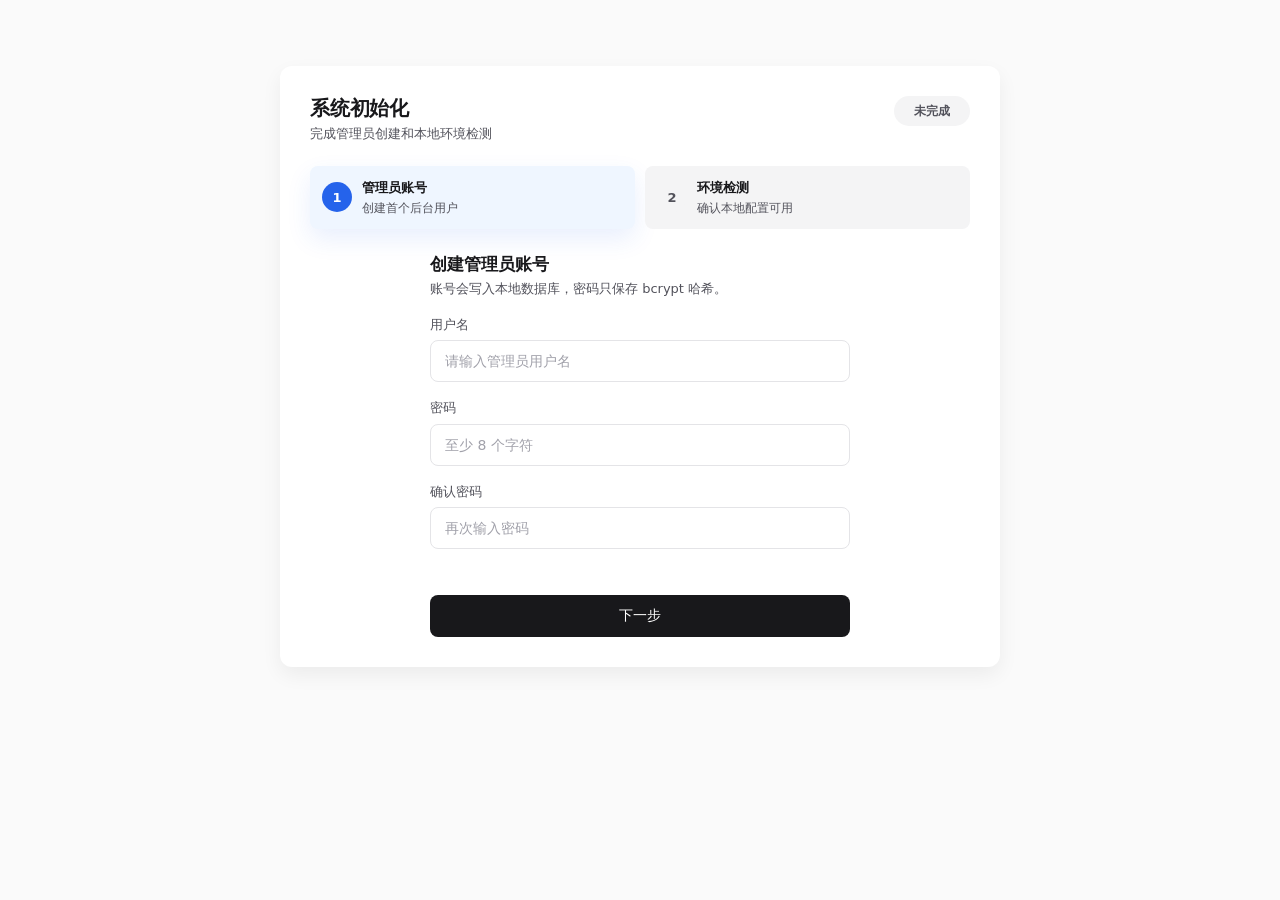
==== static/setup.html @ 3957238e "Disable mobile page zoom" ====
<!DOCTYPE html>
<html lang="zh-CN">
<head>
  <meta charset="UTF-8">
  <meta name="viewport" content="width=device-width, initial-scale=1, minimum-scale=1, maximum-scale=1, user-scalable=no, viewport-fit=cover">
  <title>KiroClaim 初始化管理员</title>
  <link rel="icon" type="image/svg+xml" href="/static/favicon.svg">
  <link rel="alternate icon" href="/static/favicon.ico">
  <link rel="apple-touch-icon" href="/static/apple-touch-icon.png">
  <link rel="manifest" href="/static/site.webmanifest">
  <link rel="stylesheet" href="/static/css/main.css">
  <link rel="stylesheet" href="/static/css/responsive.css">
</head>
<body>
  <div id="setupPage" class="login-page setup-page">
    <div class="login-wrap setup-wrap">
      <div class="login-card setup-card">
        <div class="setup-title-row">
          <div>
            <h1 class="login-title setup-title">系统初始化</h1>
            <div class="setup-subtitle">完成管理员创建和本地环境检测</div>
          </div>
          <div class="setup-state-pill" id="setupStatePill">未完成</div>
        </div>

        <div class="setup-steps">
          <div class="setup-step active" id="stepAdmin">
            <span>1</span>
            <div>
              <strong>管理员账号</strong>
              <small>创建首个后台用户</small>
            </div>
          </div>
          <div class="setup-step" id="stepEnv">
            <span>2</span>
            <div>
              <strong>环境检测</strong>
              <small>确认本地配置可用</small>
            </div>
          </div>
        </div>

        <section class="setup-panel active" id="adminStepPanel">
          <div class="setup-panel-head">
            <div>
              <h2>创建管理员账号</h2>
              <p>账号会写入本地数据库，密码只保存 bcrypt 哈希。</p>
            </div>
          </div>
          <div class="login-field">
            <label for="setupUsernameInput">用户名</label>
            <input type="text" id="setupUsernameInput" class="login-input" placeholder="请输入管理员用户名" autocomplete="username" autocapitalize="off" autocorrect="off" spellcheck="false">
          </div>
          <div class="login-field">
            <label for="setupPasswordInput">密码</label>
            <input type="password" id="setupPasswordInput" class="login-input" placeholder="至少 8 个字符" autocomplete="new-password">
          </div>
          <div class="login-field">
            <label for="setupPasswordConfirmInput">确认密码</label>
            <input type="password" id="setupPasswordConfirmInput" class="login-input" placeholder="再次输入密码" autocomplete="new-password">
          </div>
          <div id="setupError" class="login-error"></div>
          <div class="setup-actions">
            <button type="button" id="nextSetupBtn" class="login-btn">下一步</button>
          </div>
        </section>

        <section class="setup-panel" id="envStepPanel" hidden>
          <div class="setup-panel-head">
            <div>
              <h2>本地环境检测</h2>
              <p>检测通过后才能完成初始化。</p>
            </div>
            <button type="button" id="setupCheckBtn" class="setup-check-btn">重新检测</button>
          </div>

          <div id="setupChecksBody" class="setup-checks-body">
            <section class="setup-check-panel pending">
              <div class="setup-check-panel-head">
                <div class="setup-check-panel-title">
                  <span class="setup-check-panel-icon">
                    <svg viewBox="0 0 24 24"><rect x="4" y="5" width="16" height="6" rx="2"></rect><rect x="4" y="13" width="16" height="6" rx="2"></rect><path d="M8 8h.01M8 16h.01M12 8h4M12 16h4"></path></svg>
                  </span>
                  <div><strong>等待检测</strong><small>进入此步骤后会自动开始检测</small></div>
                </div>
                <span class="setup-check-summary">未检测</span>
              </div>
            </section>
          </div>

          <div id="setupEnvError" class="login-error setup-env-error"></div>
          <div class="setup-actions split">
            <button type="button" id="backSetupBtn" class="setup-icon-btn" aria-label="返回上一步" title="返回上一步">
              <svg viewBox="0 0 24 24" aria-hidden="true">
                <path d="M15 18l-6-6 6-6"></path>
              </svg>
            </button>
            <button type="button" id="setupBtn" class="login-btn" disabled>创建并进入后台</button>
          </div>
        </section>
      </div>
    </div>
  </div>
  <script src="/static/js/setup.js"></script>
</body>
</html>
---- static/css/main.css ----
@font-face {
    font-family: "Fusion Pixel";
    src: url("/static/font/fusion-pixel.ttf") format("truetype");
    font-display: swap;
}

:root {
    /* 颜色 · 中性 */
    --bg-page: #fafafa;
    --bg-surface: #ffffff;
    --bg-subtle: #f4f4f5;
    --bg-hover: #f4f4f5;

    /* 边框 */
    --border: #e4e4e7;
    --border-hover: #d4d4d8;
    --border-strong: #a1a1aa;

    /* 文本 */
    --text-main: #18181b;
    --text-secondary: #3f3f46;
    --text-muted: #52525b;
    --text-subtle: #71717a;
    --text-disabled: #a1a1aa;

    /* 强调色：近黑，与登录按钮一致 */
    --primary: #18181b;
    --primary-hover: #27272a;
    --primary-active: #09090b;

    /* 语义色 */
    --danger: #dc2626;
    --danger-bg: #fef2f2;
    --danger-border: #fecaca;
    --success: #16a34a;
    --success-bg: #f0fdf4;
    --warning: #d97706;
    --warning-bg: #fffbeb;

    /* 形状 */
    --radius-sm: 6px;
    --radius: 8px;
    --radius-lg: 12px;

    /* 阴影（很薄） */
    --shadow-sm: 0 2px 6px rgba(0, 0, 0, 0.04);
    --shadow-md: 0 8px 20px rgba(0, 0, 0, 0.06);
    --shadow-lg: 0 20px 40px rgba(0, 0, 0, 0.10);

    /* 动效 */
    --ease: cubic-bezier(0.16, 1, 0.3, 1);
    --transition: all 0.18s var(--ease);

    /* 布局 */
    --sidebar-width: 240px;
    --sidebar-collapsed-width: 68px;

}

* {
    margin: 0;
    padding: 0;
    box-sizing: border-box;
    -webkit-font-smoothing: antialiased;
    -moz-osx-font-smoothing: grayscale;
}

html, body {
    height: 100%;
    -webkit-text-size-adjust: 100%;
    text-size-adjust: 100%;
}

body {
    font-family: "Fusion Pixel", -apple-system, BlinkMacSystemFont, "Inter", "Helvetica Neue",
                 "PingFang SC", "Microsoft YaHei", system-ui, sans-serif;
    background-color: var(--bg-page);
    color: var(--text-main);
    line-height: 1.5;
    overflow-x: hidden;
    font-size: 14px;
}

::selection {
    background: rgba(24, 24, 27, 0.14);
    color: var(--primary-active);
}

.login-page {
    position: fixed;
    inset: 0;
    z-index: 2000;
    display: flex;
    align-items: center;
    justify-content: center;
    padding: max(24px, env(safe-area-inset-top))
             max(24px, env(safe-area-inset-right))
             max(24px, env(safe-area-inset-bottom))
             max(24px, env(safe-area-inset-left));
    background: var(--bg-page);
    color: var(--text-main);
    overflow: hidden;
    overscroll-behavior: none;
}

.login-wrap {
    width: 100%;
    max-width: 380px;
}

.login-card {
    background: var(--bg-surface);
    border: 1px solid var(--border);
    border-radius: var(--radius-lg);
    padding: 36px 32px 32px;
    display: flex;
    flex-direction: column;
    gap: 18px;
    box-shadow: none;
}

.login-title {
    margin: 0 0 6px 0;
    font-size: 20px;
    font-weight: 600;
    letter-spacing: -0.01em;
    color: var(--text-main);
    line-height: 1.2;
}

.login-field {
    display: flex;
    flex-direction: column;
    gap: 6px;
}

.login-field label {
    font-size: 13px;
    font-weight: 500;
    color: var(--text-muted);
}

.login-input {
    width: 100%;
    height: 42px;
    padding: 0 14px;
    background: var(--bg-surface);
    color: var(--text-main);
    border: 1px solid var(--border);
    border-radius: var(--radius);
    font-size: 14px;
    font-family: inherit;
    -webkit-appearance: none;
    appearance: none;
    caret-color: var(--text-main);
    transition: border-color 0.2s var(--ease),
                box-shadow 0.2s var(--ease),
                background-color 0.2s var(--ease);
}

.login-input::placeholder {
    color: var(--text-disabled);
    transition: color 0.2s ease;
}

.login-input:hover {
    border-color: var(--border-strong);
}

.login-input:focus {
    outline: none;
    border-color: var(--primary-active);
    box-shadow: 0 0 0 4px rgba(24, 24, 27, 0.08),
                0 1px 2px rgba(0, 0, 0, 0.04);
}

.login-input:focus::placeholder {
    color: #c4c4c8;
}

.login-error {
    min-height: 18px;
    margin: -6px 0 2px;
    font-size: 12px;
    color: var(--danger);
    line-height: 18px;
}

.login-btn {
    width: 100%;
    height: 42px;
    border: none;
    border-radius: var(--radius);
    background: var(--primary);
    color: #fff;
    font-size: 14px;
    font-weight: 500;
    cursor: pointer;
    font-family: inherit;
    margin-top: 2px;
    transition: background-color 0.15s var(--ease), opacity 0.15s var(--ease);
}

.login-btn:hover { background: var(--primary-hover); }
.login-btn:active { background: var(--primary-active); }
.login-btn:disabled { opacity: 0.5; cursor: not-allowed; }

.setup-page {
    align-items: flex-start;
    overflow-y: auto;
}

.setup-wrap {
    max-width: 720px;
    padding: 42px 0;
}

.setup-card {
    gap: 22px;
    padding: 30px;
    border: none;
    box-shadow: var(--shadow-md);
}

.setup-title-row {
    display: flex;
    align-items: flex-start;
    justify-content: space-between;
    gap: 18px;
}

.setup-title {
    margin-bottom: 4px;
}

.setup-subtitle {
    font-size: 13px;
    color: var(--text-muted);
}

.setup-state-pill {
    flex: 0 0 auto;
    min-width: 76px;
    padding: 6px 10px;
    border-radius: 999px;
    background: var(--bg-subtle);
    color: var(--text-muted);
    font-size: 12px;
    font-weight: 600;
    text-align: center;
}

.setup-state-pill.ok {
    background: var(--success-bg);
    color: var(--success);
}

.setup-state-pill.fail {
    background: var(--danger-bg);
    color: var(--danger);
}

.setup-steps {
    display: grid;
    grid-template-columns: 1fr 1fr;
    gap: 10px;
}

.setup-step {
    display: grid;
    grid-template-columns: 30px 1fr;
    gap: 10px;
    align-items: center;
    padding: 12px;
    border-radius: var(--radius);
    background: #f4f4f5;
    border: none;
}

.setup-step span {
    width: 30px;
    height: 30px;
    display: inline-flex;
    align-items: center;
    justify-content: center;
    border-radius: 999px;
    background: var(--bg-subtle);
    color: var(--text-muted);
    font-size: 13px;
    font-weight: 700;
}

.setup-step strong {
    display: block;
    font-size: 13px;
    color: var(--text-main);
}

.setup-step small {
    display: block;
    margin-top: 2px;
    font-size: 12px;
    color: var(--text-muted);
}

.setup-step.active {
    background: #eff6ff;
    box-shadow: 0 10px 24px rgba(37, 99, 235, 0.10);
}

.setup-step.active span {
    background: #2563eb;
    color: #fff;
}

.setup-panel {
    display: none;
    flex-direction: column;
    gap: 16px;
}

.setup-panel.active {
    display: flex;
}

#adminStepPanel {
    width: 100%;
    max-width: 420px;
    margin: 0 auto;
}

.setup-panel-head {
    display: flex;
    align-items: flex-start;
    justify-content: space-between;
    gap: 16px;
    padding-top: 2px;
}

.setup-panel-head h2 {
    margin: 0;
    font-size: 17px;
    line-height: 1.3;
    font-weight: 650;
    color: var(--text-main);
}

.setup-panel-head p {
    margin: 4px 0 0;
    color: var(--text-muted);
    font-size: 13px;
}

.setup-actions {
    display: flex;
    gap: 12px;
    align-items: center;
}

.setup-actions.split {
    justify-content: space-between;
}

.setup-actions .login-btn {
    margin-top: 0;
}

.setup-check-btn {
    flex: 0 0 auto;
    height: 34px;
    padding: 0 16px;
    border: none;
    border-radius: var(--radius);
    background: var(--bg-subtle);
    color: var(--text-secondary);
    font: inherit;
    font-size: 13px;
    font-weight: 500;
    cursor: pointer;
    transition: var(--transition);
}

.setup-check-btn:hover {
    background: #ececef;
    color: var(--text-main);
}

.setup-check-btn:disabled {
    opacity: 0.55;
    cursor: not-allowed;
}

.setup-icon-btn {
    width: 42px;
    height: 42px;
    flex: 0 0 42px;
    display: inline-flex;
    align-items: center;
    justify-content: center;
    border: none;
    border-radius: var(--radius);
    background: #f4f4f5;
    color: var(--text-main);
    cursor: pointer;
    transition: var(--transition);
}

.setup-icon-btn:hover {
    background: #e4e4e7;
}

.setup-icon-btn svg {
    width: 20px;
    height: 20px;
    fill: none;
    stroke: currentColor;
    stroke-width: 2.4;
    stroke-linecap: round;
    stroke-linejoin: round;
}

.setup-checks-body {
    display: flex;
    flex-direction: column;
    gap: 12px;
}

.setup-check-panel {
    padding: 16px;
    border-radius: var(--radius);
    background: #f8fafc;
    box-shadow: 0 12px 28px rgba(15, 23, 42, 0.05);
}

.setup-check-panel-head {
    display: flex;
    align-items: center;
    justify-content: space-between;
    gap: 14px;
    padding-bottom: 14px;
    border-bottom: 1px solid #e4e4e7;
}

.setup-check-panel-title {
    display: flex;
    align-items: center;
    gap: 10px;
    min-width: 0;
}

.setup-check-panel-title strong,
.setup-check-group-head strong {
    display: block;
    font-size: 14px;
    line-height: 1.25;
    color: var(--text-main);
}

.setup-check-panel-title small,
.setup-check-group-head small {
    display: block;
    margin-top: 2px;
    font-size: 12px;
    color: var(--text-muted);
}

.setup-check-panel-icon,
.setup-check-group-icon {
    width: 34px;
    height: 34px;
    flex: 0 0 34px;
    display: inline-flex;
    align-items: center;
    justify-content: center;
    border-radius: 10px;
    background: #fff;
    color: #2563eb;
    box-shadow: 0 6px 14px rgba(15, 23, 42, 0.07);
}

.setup-check-panel-icon svg,
.setup-check-group-icon svg {
    width: 19px;
    height: 19px;
    fill: none;
    stroke: currentColor;
    stroke-width: 2;
    stroke-linecap: round;
    stroke-linejoin: round;
}

.setup-check-summary {
    flex: 0 0 auto;
    display: inline-flex;
    align-items: center;
    justify-content: center;
    min-height: 28px;
    padding: 0 10px;
    border-radius: 999px;
    background: #fff;
    color: var(--text-muted);
    font-size: 12px;
    font-weight: 700;
    white-space: nowrap;
    box-shadow: 0 6px 14px rgba(15, 23, 42, 0.06);
}

.setup-check-panel.ok .setup-check-summary {
    background: #ecfdf5;
    color: #047857;
}

.setup-check-panel.fail .setup-check-summary {
    background: #fef2f2;
    color: var(--danger);
}

.setup-check-panel.pending .setup-check-summary {
    background: #eff6ff;
    color: #2563eb;
}

.setup-check-panel-body {
    display: flex;
    flex-direction: column;
}

.setup-check-group {
    padding: 14px 0;
    border-bottom: 1px solid #ececef;
}

.setup-check-group:last-child {
    padding-bottom: 0;
    border-bottom: none;
}

.setup-check-group-head {
    display: flex;
    align-items: center;
    gap: 10px;
    margin-bottom: 10px;
}

.setup-check-group-icon.icon-mysql {
    color: #f59e0b;
}

.setup-check-group-icon.icon-postgres,
.setup-check-group-icon.icon-sqlite {
    color: #2563eb;
}

.setup-check-list {
    display: flex;
    flex-direction: column;
}

.setup-check-row {
    --check-color: #64748b;
    --check-bg: #f8fafc;
    display: grid;
    grid-template-columns: 30px minmax(120px, 0.52fr) minmax(0, 1fr);
    gap: 12px;
    align-items: center;
    padding: 9px 0;
    border: none;
    border-radius: 0;
    background: transparent;
    box-shadow: none;
    min-height: 0;
}

.setup-check-row + .setup-check-row {
    border-top: 1px solid #f0f0f1;
}

.setup-check-row.check-server_runtime {
    --check-color: #2563eb;
    --check-bg: #eff6ff;
}

.setup-check-row.check-server_cpu {
    --check-color: #16a34a;
    --check-bg: #f0fdf4;
}

.setup-check-row.check-server_port {
    --check-color: #0891b2;
    --check-bg: #ecfeff;
}

.setup-check-row.check-database_type {
    --check-color: #7c3aed;
    --check-bg: #f5f3ff;
}

.setup-check-row.check-database_type.icon-sqlite {
    --check-color: #2563eb;
    --check-bg: #eff6ff;
}

.setup-check-row.check-database_type.icon-mysql {
    --check-color: #f59e0b;
    --check-bg: #fff7ed;
}

.setup-check-row.check-database_type.icon-postgres {
    --check-color: #2563eb;
    --check-bg: #eff6ff;
}

.setup-check-row.check-database_config {
    --check-color: #d97706;
    --check-bg: #fffbeb;
}

.setup-check-row.check-database_connection {
    --check-color: #0891b2;
    --check-bg: #ecfeff;
}

.setup-check-mark {
    width: 30px;
    height: 30px;
    display: inline-flex;
    align-items: center;
    justify-content: center;
    border-radius: 999px;
    background: var(--bg-subtle);
    color: var(--text-disabled);
}

.setup-check-mark::after {
    content: "";
    width: 8px;
    height: 8px;
    border-radius: 999px;
    background: currentColor;
}

.setup-check-row.ok {
    background: transparent;
}

.setup-check-row.ok .setup-check-mark {
    background: #fff;
    color: var(--check-color);
    box-shadow: 0 6px 14px rgba(15, 23, 42, 0.08);
}

.setup-check-row.ok .setup-check-mark::after {
    content: "✓";
    width: auto;
    height: auto;
    background: transparent;
    font-size: 15px;
    font-weight: 800;
}

.setup-check-row.fail {
    background: transparent;
}

.setup-check-row.fail .setup-check-mark {
    background: #fee2e2;
    color: var(--danger);
}

.setup-check-row.fail .setup-check-mark::after {
    content: "!";
    width: auto;
    height: auto;
    background: transparent;
    font-size: 15px;
    font-weight: 800;
}

.setup-check-row.pending .setup-check-mark::after {
    width: 14px;
    height: 14px;
    border: 2px solid #d4d4d8;
    border-top-color: var(--primary);
    background: transparent;
    animation: spin 0.8s linear infinite;
}

.setup-check-label {
    display: flex;
    align-items: center;
    gap: 8px;
    font-size: 13px;
    font-weight: 650;
    color: var(--text-main);
    min-width: 0;
}

.setup-check-logo {
    width: 18px;
    height: 18px;
    flex: 0 0 18px;
    display: inline-flex;
    align-items: center;
    justify-content: center;
    border-radius: 0;
    background: transparent;
    color: var(--check-color);
    box-shadow: none;
}

.setup-check-logo svg {
    width: 16px;
    height: 16px;
    fill: none;
    stroke: currentColor;
    stroke-width: 2;
    stroke-linecap: round;
    stroke-linejoin: round;
}

.setup-check-row.icon-mysql .setup-check-logo {
    background: transparent;
}

.setup-check-row.icon-postgres .setup-check-logo,
.setup-check-row.icon-sqlite .setup-check-logo {
    background: transparent;
}

.setup-check-message {
    font-size: 12px;
    line-height: 1.45;
    color: var(--text-muted);
    min-width: 0;
    overflow-wrap: anywhere;
}

.setup-check-row.fail .setup-check-message {
    color: var(--danger);
}

.setup-env-error {
    margin: -4px 0 0;
}

@media (max-width: 720px) {
    .setup-wrap {
        max-width: 100%;
        padding: 12px 0;
    }

    .setup-card {
        padding: 24px 20px;
    }

    .setup-title-row,
    .setup-panel-head,
    .setup-actions.split {
        flex-direction: column;
        align-items: stretch;
    }

    .setup-steps {
        grid-template-columns: 1fr;
    }

    .setup-check-panel-head {
        align-items: flex-start;
    }

    .setup-check-row {
        grid-template-columns: 30px minmax(0, 1fr);
        align-items: start;
    }

    .setup-check-message {
        grid-column: 2;
    }
}

@media (max-width: 520px) {
    .setup-check-panel {
        padding: 14px;
    }

    .setup-check-panel-head {
        flex-direction: column;
        align-items: stretch;
    }

    .setup-check-summary {
        align-self: flex-start;
    }
}

@keyframes spin {
    to { transform: rotate(360deg); }
}

.app-container {
    display: flex;
    min-height: 100vh;
}

/* 侧边栏 */
.sidebar {
    width: var(--sidebar-width);
    background: var(--bg-surface);
    border-right: none;
    box-shadow: 8px 0 24px rgba(24, 24, 27, 0.05);
    display: flex;
    flex-direction: column;
    position: fixed;
    top: 0;
    left: 0;
    height: 100vh;
    z-index: 100;
    overflow: visible;
    transition: width 0.22s var(--ease), box-shadow 0.22s var(--ease);
}

.sidebar-version {
    width: calc(100% - 24px);
    height: 34px;
    margin: 14px 12px 8px;
    padding: 0 11px;
    display: inline-flex;
    align-items: center;
    justify-content: flex-start;
    gap: 8px;
    border: none;
    border-radius: var(--radius);
    background: #f4f4f5;
    color: var(--text-secondary);
    cursor: pointer;
    font: inherit;
    font-size: 12px;
    font-weight: 700;
    white-space: nowrap;
    overflow: hidden;
    transition: background-color 0.18s var(--ease),
                color 0.18s var(--ease),
                box-shadow 0.18s var(--ease);
}

.sidebar-version:hover {
    background: #ececef;
    color: var(--text-main);
}

.version-dot {
    width: 7px;
    height: 7px;
    flex: 0 0 7px;
    border-radius: 999px;
    background: #22c55e;
    box-shadow: 0 0 0 3px rgba(34, 197, 94, 0.12);
}

.version-label {
    overflow: hidden;
    text-overflow: ellipsis;
}

.version-new {
    display: none;
    margin-left: auto;
    padding: 2px 6px;
    border-radius: 999px;
    background: #18181b;
    color: #fff;
    font-size: 10px;
    line-height: 1.2;
}

.sidebar-version.has-update {
    background: #fff7ed;
    color: #9a3412;
    box-shadow: inset 0 0 0 1px rgba(251, 146, 60, 0.22);
}

.sidebar-version.has-update .version-dot {
    background: #f97316;
    box-shadow: 0 0 0 3px rgba(249, 115, 22, 0.16);
}

.sidebar-version.has-update .version-new {
    display: inline-flex;
}

.sidebar-tools {
    position: absolute;
    top: 50%;
    right: -24px;
    z-index: 3;
    display: block;
    padding: 0;
    transform: translateY(-50%);
}

.sidebar-collapse-toggle {
    width: 24px;
    height: 74px;
    position: relative;
    display: inline-flex;
    align-items: center;
    justify-content: center;
    background: var(--bg-surface);
    color: var(--text-secondary);
    border: none;
    border-radius: 0 10px 10px 0;
    box-shadow: 10px 0 20px rgba(24, 24, 27, 0.08);
    cursor: pointer;
    transition: background-color 0.18s var(--ease),
                color 0.18s var(--ease),
                box-shadow 0.18s var(--ease),
                transform 0.18s var(--ease);
}

.sidebar-collapse-toggle::before {
    content: "";
    position: absolute;
    left: 0;
    top: 0;
    bottom: 0;
    width: 1px;
    background: var(--bg-surface);
}

.sidebar-collapse-toggle:hover {
    background: var(--bg-hover);
    color: var(--text-main);
    box-shadow: 10px 0 24px rgba(24, 24, 27, 0.12);
    transform: translateX(2px);
}

.sidebar-collapse-toggle svg {
    width: 16px;
    height: 16px;
    fill: none;
    stroke: currentColor;
    stroke-width: 2;
    stroke-linecap: round;
    stroke-linejoin: round;
    transition: transform 0.22s var(--ease);
}

.nav-group {
    flex: 1;
    padding: 4px 12px;
    overflow-y: auto;
}

.nav-item {
    padding: 10px 14px;
    margin-bottom: 2px;
    border-radius: var(--radius);
    cursor: pointer;
    font-size: 14px;
    font-weight: 500;
    color: var(--text-secondary);
    transition: var(--transition);
    user-select: none;
    display: flex;
    align-items: center;
    gap: 10px;
    overflow: hidden;
    white-space: nowrap;
}

.nav-icon {
    width: 18px;
    height: 18px;
    flex: 0 0 18px;
    color: currentColor;
    opacity: 0.78;
}

.nav-icon svg {
    display: block;
    width: 100%;
    height: 100%;
    fill: none;
    stroke: currentColor;
    stroke-width: 2;
    stroke-linecap: round;
    stroke-linejoin: round;
}

.nav-label {
    display: inline-block;
    max-width: 160px;
    overflow: hidden;
    text-overflow: ellipsis;
    transition: opacity 0.18s var(--ease), max-width 0.22s var(--ease);
}

.nav-item:hover {
    background: var(--bg-hover);
    color: var(--text-main);
}

.nav-item.active {
    background: rgba(24, 24, 27, 0.06);
    color: var(--text-main);
}

.sidebar-footer {
    padding: 12px;
}

.sidebar-footer .nav-item {
    color: var(--text-muted);
    font-size: 13px;
}

.app-container.sidebar-collapsed .sidebar {
    width: var(--sidebar-collapsed-width);
    box-shadow: 6px 0 18px rgba(24, 24, 27, 0.04);
}

.app-container.sidebar-collapsed .sidebar-version {
    width: 34px;
    justify-content: center;
    padding: 0;
    margin-left: auto;
    margin-right: auto;
}

.app-container.sidebar-collapsed .version-label,
.app-container.sidebar-collapsed .version-new {
    display: none;
}

.app-container.sidebar-collapsed .main-wrapper {
    margin-left: var(--sidebar-collapsed-width);
}

.app-container.sidebar-collapsed .sidebar-tools {
    right: -24px;
}

.app-container.sidebar-collapsed .sidebar-collapse-toggle svg {
    transform: rotate(180deg);
}

.app-container.sidebar-collapsed .nav-group,
.app-container.sidebar-collapsed .sidebar-footer {
    padding-left: 10px;
    padding-right: 10px;
}

.app-container.sidebar-collapsed .nav-item {
    justify-content: center;
    gap: 0;
    padding-left: 10px;
    padding-right: 10px;
}

.app-container.sidebar-collapsed .nav-label {
    max-width: 0;
    opacity: 0;
}

/* 侧边栏切换按钮（移动端汉堡）：桌面隐藏 */
.sidebar-toggle {
    display: none;
    flex-direction: column;
    gap: 4px;
    width: 36px;
    height: 36px;
    align-items: center;
    justify-content: center;
    background: var(--bg-surface);
    border: none;
    border-radius: var(--radius-sm);
    box-shadow: var(--shadow-sm);
    cursor: pointer;
}
.sidebar-toggle span {
    width: 16px;
    height: 1.5px;
    background: var(--text-main);
    border-radius: 2px;
}

/* 侧边栏遮罩层（移动端） */
.sidebar-overlay {
    display: none;
    position: fixed;
    inset: 0;
    background: rgba(0, 0, 0, 0.32);
    backdrop-filter: blur(2px);
    z-index: 99;
}
.sidebar-overlay.active { display: block; }

/* 主内容区 */
.main-wrapper {
    flex: 1;
    margin-left: var(--sidebar-width);
    padding: 24px 32px 40px;
    min-width: 0;
    transition: margin-left 0.22s var(--ease);
}

.header-bar {
    margin-bottom: 24px;
    display: flex;
    align-items: center;
    justify-content: space-between;
}

.view-title {
    font-size: 24px;
    font-weight: 700;
    letter-spacing: -0.02em;
    color: var(--text-main);
}

.tab-panel {
    display: none;
}
.tab-panel.active {
    display: block;
    animation: fadeIn 0.2s var(--ease);
}

.k-card {
    background: var(--bg-surface);
    border: none;
    border-radius: var(--radius-lg);
    margin-bottom: 20px;
    overflow: hidden;
    box-shadow: var(--shadow-sm);
}

.k-card-header {
    padding: 18px 22px;
    border-bottom: none;
    display: flex;
    align-items: center;
    justify-content: space-between;
    gap: 12px;
}

.k-card-title {
    font-weight: 600;
    font-size: 15px;
    color: var(--text-main);
}

.k-card-body {
    padding: 22px;
}

.stat-row {
    display: grid;
    grid-template-columns: repeat(auto-fit, minmax(160px, 1fr));
    gap: 12px;
    margin-bottom: 20px;
}

.stat-item {
    background: var(--bg-surface);
    border: none;
    padding: 18px 20px;
    border-radius: var(--radius-lg);
    box-shadow: var(--shadow-sm);
    transition: box-shadow 0.2s var(--ease), transform 0.2s var(--ease);
}

.stat-item:hover {
    box-shadow: var(--shadow-md);
    transform: translateY(-1px);
}

.stat-label {
    font-size: 12px;
    color: var(--text-muted);
    margin-bottom: 6px;
    letter-spacing: 0.1px;
}

.stat-number {
    font-size: 24px;
    font-weight: 700;
    letter-spacing: -0.02em;
    color: var(--text-main);
}

.dashboard-chart {
    height: 200px;
}

.cute-status-chart {
    display: grid;
    grid-template-columns: minmax(92px, 1fr) 170px minmax(92px, 1fr);
    align-items: center;
    justify-items: center;
    gap: 22px;
    height: 100%;
}

.cute-stat-pill {
    width: 100%;
    max-width: 132px;
    padding: 14px 16px;
    border-radius: 18px;
    background: var(--chart-soft);
    box-shadow: 0 12px 30px rgba(24, 24, 27, 0.06);
}

.cute-stat-pill.mint {
    --chart-color: #34d399;
    --chart-soft: #ecfdf5;
}

.cute-stat-pill.rose {
    --chart-color: #fb7185;
    --chart-soft: #fff1f2;
}

.cute-stat-label,
.cute-legend-item {
    display: flex;
    align-items: center;
    gap: 8px;
}

.cute-stat-label {
    color: var(--text-muted);
    font-size: 12px;
    margin-bottom: 8px;
}

.cute-stat-number {
    color: var(--chart-color);
    font-size: 28px;
    font-weight: 800;
    line-height: 1;
    font-variant-numeric: tabular-nums;
}

.cute-dot {
    width: 9px;
    height: 9px;
    flex: 0 0 auto;
    border-radius: 999px;
    background: var(--chart-color);
    box-shadow: 0 0 0 4px var(--chart-soft);
}

.cute-donut {
    position: relative;
    width: 160px;
    height: 160px;
    border-radius: 999px;
    background: #fff;
    box-shadow: 0 16px 36px rgba(24, 24, 27, 0.08);
}

.cute-donut-svg {
    display: block;
    transform: rotate(-90deg);
}

.cute-ring-segment {
    animation: kRingDraw 0.9s cubic-bezier(0.16, 1, 0.3, 1) backwards;
}

.cute-ring-segment.delayed {
    animation-delay: 0.15s;
}

.cute-donut-center {
    position: absolute;
    inset: 0;
    display: flex;
    flex-direction: column;
    align-items: center;
    justify-content: center;
    pointer-events: none;
}

.cute-donut-value {
    color: var(--text-main);
    font-size: 32px;
    font-weight: 800;
    line-height: 1;
    font-variant-numeric: tabular-nums;
}

.cute-donut-value span {
    margin-left: 2px;
    color: var(--text-muted);
    font-size: 16px;
    font-weight: 700;
}

.cute-donut-label {
    margin-top: 6px;
    color: var(--text-muted);
    font-size: 12px;
}

.cute-legend-label {
    min-width: 0;
    overflow: hidden;
    color: var(--text-main);
    font-size: 13px;
    font-weight: 600;
    text-overflow: ellipsis;
    white-space: nowrap;
}

.cute-legend-value {
    margin-left: auto;
    color: var(--text-main);
    font-size: 14px;
    font-weight: 800;
    font-variant-numeric: tabular-nums;
}

.cute-summary-grid {
    display: grid;
    grid-template-columns: repeat(2, minmax(0, 1fr));
    gap: 12px;
    margin-top: 20px;
    font-size: 13px;
}

.cute-legend-item {
    min-width: 0;
    padding: 9px 10px;
    border-radius: 14px;
    background: var(--chart-soft);
}

.cute-empty-chart {
    display: flex;
    align-items: center;
    justify-content: center;
    height: 100%;
    color: var(--text-muted);
    font-size: 13px;
}

table {
    width: 100%;
    border-collapse: collapse;
    font-size: 13.5px;
}

.account-table-scroll {
    width: 100%;
    overflow-x: auto;
    overflow-y: hidden;
    padding-bottom: 7px;
    scrollbar-width: thin;
    scrollbar-color: #d4d4d8 transparent;
    overscroll-behavior-x: contain;
}

.account-table-scroll table {
    min-width: 1120px;
}

.account-table-scroll::-webkit-scrollbar {
    height: 8px;
}

.account-table-scroll::-webkit-scrollbar-track {
    background: #fafafa;
    border-radius: 999px;
}

.account-table-scroll::-webkit-scrollbar-thumb {
    background: #d4d4d8;
    border: 2px solid #fafafa;
    border-radius: 999px;
}

.account-table-scroll::-webkit-scrollbar-thumb:hover {
    background: #c4c4cc;
}

.k-progress-bg {
    display: block;
    width: 160px;
    max-width: 100%;
    height: 6px;
    margin-top: 6px;
    background: #e4e4e7;
    border-radius: 999px;
    overflow: hidden;
}

.k-progress-fill {
    display: block;
    height: 100%;
    background: #18181b;
    border-radius: inherit;
    transition: width 0.3s cubic-bezier(0.16, 1, 0.3, 1),
                background-color 0.2s ease;
}

.k-progress-fill.warn   { background: #f59e0b; }
.k-progress-fill.danger { background: #dc2626; }

@keyframes kRingDraw {
    from { opacity: 0; }
    to   { opacity: 1; }
}

th {
    text-align: left;
    padding: 12px 16px;
    font-size: 12px;
    font-weight: 600;
    color: var(--text-muted);
    background: var(--bg-subtle);
    border-bottom: 1px solid var(--border);
    white-space: nowrap;
    letter-spacing: 0.1px;
}

td {
    padding: 12px 16px;
    font-size: 13px;
    color: var(--text-main);
    border-bottom: 1px solid var(--border);
    vertical-align: middle;
}

.account-email-cell {
    font-family: inherit;
    font-size: 13px;
    color: var(--text-main);
    white-space: nowrap;
    word-break: normal;
    overflow-wrap: normal;
}

.account-actions {
    display: inline-flex;
    align-items: center;
    gap: 6px;
    flex-wrap: nowrap;
    white-space: nowrap;
}

tbody tr { transition: background-color 0.12s ease; }
tbody tr:hover { background: var(--bg-subtle); }
tr:last-child td { border-bottom: none; }

.k-badge {
    display: inline-flex;
    align-items: center;
    padding: 2px 10px;
    border-radius: 999px;
    font-size: 12px;
    font-weight: 500;
    line-height: 1.5;
    background: var(--bg-subtle);
    color: var(--text-muted);
}
.k-badge-success { background: var(--success-bg); color: var(--success); }
.k-badge-neutral { background: var(--bg-subtle);  color: var(--text-muted); }

.k-skeleton {
    display: inline-block;
    min-width: 24px;
    border-radius: 4px;
    color: transparent !important;
    background: linear-gradient(90deg, #e4e4e7 0%, #f4f4f5 50%, #e4e4e7 100%);
    background-size: 200% 100%;
    animation: shimmer 1.4s linear infinite;
    user-select: none;
}

.k-chart-skeleton {
    display: flex;
    align-items: flex-end;
    gap: 6px;
    height: 100%;
    padding: 8px 0;
}
.k-chart-skeleton .k-bar {
    flex: 1;
    background: linear-gradient(180deg, #e4e4e7 0%, #f4f4f5 100%);
    border-radius: 4px;
    animation: shimmer-bar 1.4s ease-in-out infinite;
}

@keyframes shimmer {
    0%   { background-position: 200% 0; }
    100% { background-position: -200% 0; }
}
@keyframes shimmer-bar {
    0%, 100% { opacity: 0.55; }
    50%      { opacity: 0.9; }
}

.ui-btn {
    display: inline-flex;
    align-items: center;
    justify-content: center;
    padding: 8px 14px;
    min-height: 36px;
    border-radius: var(--radius);
    border: 1px solid transparent;
    background: transparent;
    font-size: 13px;
    font-weight: 500;
    line-height: 1.2;
    cursor: pointer;
    font-family: inherit;
    white-space: nowrap;
    transition: background-color 0.15s var(--ease),
                border-color 0.15s var(--ease),
                color 0.15s var(--ease),
                opacity 0.15s var(--ease);
}

.ui-btn:disabled {
    opacity: 0.5;
    cursor: not-allowed;
}

.ui-btn-primary {
    background: var(--primary);
    color: #fff;
    border-color: var(--primary);
}
.ui-btn-primary:hover:not(:disabled) { background: var(--primary-hover); border-color: var(--primary-hover); }
.ui-btn-primary:active:not(:disabled) { background: var(--primary-active); border-color: var(--primary-active); }

.ui-btn-secondary {
    background: var(--bg-surface);
    color: var(--text-main);
    border-color: var(--border);
}
.ui-btn-secondary:hover:not(:disabled) {
    background: var(--bg-subtle);
    border-color: var(--border-hover);
}

.ui-btn-danger {
    background: var(--bg-surface);
    color: var(--danger);
    border-color: var(--danger-border);
}
.ui-btn-danger:hover:not(:disabled) {
    background: var(--danger-bg);
    border-color: var(--danger);
}

.ui-btn-sm {
    padding: 5px 10px;
    min-height: 28px;
    font-size: 12px;
    border-radius: var(--radius-sm);
}

.k-input {
    width: 100%;
    height: 36px;
    padding: 0 12px;
    background: var(--bg-surface);
    color: var(--text-main);
    border: 1px solid var(--border);
    border-radius: var(--radius);
    font-size: 13px;
    font-family: inherit;
    line-height: 1.4;
    -webkit-appearance: none;
    appearance: none;
    caret-color: var(--text-main);
    transition: border-color 0.18s var(--ease), box-shadow 0.18s var(--ease);
}

.k-input::placeholder { color: var(--text-disabled); }
.k-input:hover { border-color: var(--border-hover); }
.k-input:focus {
    outline: none;
    border-color: var(--primary-active);
    box-shadow: 0 0 0 3px rgba(24, 24, 27, 0.08);
}
.k-input:disabled {
    background: var(--bg-subtle);
    color: var(--text-disabled);
    cursor: not-allowed;
}

/* textarea 使用 .k-input 时需要更大高度 */
textarea.k-input {
    min-height: 120px;
    height: auto;
    padding: 10px 12px;
    line-height: 1.5;
    resize: vertical;
    scrollbar-width: thin;
    scrollbar-color: #d4d4d8 transparent;
}

textarea.k-input::-webkit-scrollbar {
    width: 8px;
    height: 8px;
}

textarea.k-input::-webkit-scrollbar-track {
    background: transparent;
}

textarea.k-input::-webkit-scrollbar-thumb {
    background: #d4d4d8;
    border: 2px solid var(--bg-surface);
    border-radius: 999px;
}

textarea.k-input::-webkit-scrollbar-thumb:hover {
    background: #a1a1aa;
}

textarea.k-input::-webkit-scrollbar-corner {
    background: transparent;
}

.settings-label {
    display: block;
    margin-bottom: 7px;
    color: var(--text-muted);
    font-size: 12px;
    font-weight: 700;
}

.settings-grid {
    display: grid;
    grid-template-columns: repeat(3, minmax(0, 1fr));
    gap: 22px;
    max-width: 1280px;
}

.settings-column {
    display: grid;
    grid-template-rows: 84px;
    grid-auto-rows: 82px;
    gap: 14px;
}

.settings-toggle-card {
    height: 84px;
    display: flex;
    align-items: center;
    justify-content: space-between;
    gap: 14px;
    padding: 14px 16px;
    background: #fafafa;
    border-radius: var(--radius);
}

.settings-toggle-card > div {
    min-width: 0;
}

.settings-toggle-card strong {
    display: block;
    font-size: 14px;
    line-height: 1.35;
    white-space: nowrap;
    overflow: hidden;
    text-overflow: ellipsis;
}

.settings-toggle-card small {
    display: block;
    height: 32px;
    margin-top: 4px;
    color: var(--text-muted);
    font-size: 12px;
    line-height: 1.35;
    overflow: hidden;
}

.settings-field {
    min-width: 0;
    height: 82px;
}

.settings-field .k-input {
    height: 36px;
}

.settings-help {
    height: 28px;
    margin-top: 5px;
    color: var(--text-muted);
    font-size: 12px;
    line-height: 1.35;
    overflow: hidden;
}

.version-info-grid {
    display: grid;
    gap: 10px;
}

.version-info-row {
    display: grid;
    grid-template-columns: 96px 1fr;
    gap: 12px;
    align-items: center;
    padding: 12px 14px;
    background: var(--bg-subtle);
    border-radius: var(--radius);
}

.version-info-row span {
    color: var(--text-muted);
    font-size: 12px;
    font-weight: 700;
}

.version-info-row strong {
    min-width: 0;
    overflow: hidden;
    text-overflow: ellipsis;
    white-space: nowrap;
    font-size: 13px;
}

.version-update-note {
    margin-top: 14px;
    padding: 12px 14px;
    background: #f8fafc;
    border-radius: var(--radius);
    color: var(--text-muted);
    font-size: 12px;
    line-height: 1.7;
}

.version-actions {
    display: flex;
    justify-content: flex-end;
    gap: 10px;
    margin-top: 18px;
    flex-wrap: wrap;
}

.status.success,
.status.error {
    display: inline-flex;
    align-items: center;
    min-height: 32px;
    padding: 0 12px;
    border-radius: var(--radius);
    font-size: 13px;
    font-weight: 700;
}

.status.success {
    background: #ecfdf5;
    color: #047857;
}

.status.error {
    background: #fef2f2;
    color: #b91c1c;
}

.k-dropdown {
    position: relative;
    display: inline-block;
}

.k-dropdown-trigger {
    display: inline-flex;
    align-items: center;
    justify-content: space-between;
    gap: 8px;
    min-height: 36px;
    padding: 0 34px 0 12px;
    background: var(--bg-surface);
    border: 1px solid var(--border);
    border-radius: var(--radius);
    color: var(--text-main);
    font-size: 13px;
    font-weight: 500;
    cursor: pointer;
    user-select: none;
    white-space: nowrap;
    position: relative;
    transition: border-color 0.15s var(--ease), background-color 0.15s var(--ease);
}

.k-dropdown-trigger::after {
    content: "";
    position: absolute;
    top: 50%;
    right: 12px;
    width: 7px;
    height: 7px;
    border-right: 1.5px solid var(--text-muted);
    border-bottom: 1.5px solid var(--text-muted);
    transform: translateY(-70%) rotate(45deg);
    pointer-events: none;
    transition: transform 0.18s var(--ease);
}

.k-dropdown-trigger:hover {
    border-color: var(--border-hover);
    background: var(--bg-subtle);
}

.k-dropdown.active .k-dropdown-trigger {
    border-color: var(--primary-active);
    box-shadow: 0 0 0 3px rgba(24, 24, 27, 0.08);
}
.k-dropdown.active .k-dropdown-trigger::after {
    transform: translateY(-30%) rotate(-135deg);
}

/* 当下拉触发器同时用了 .ui-btn 样式（如导出按钮），把 ::after 画在更靠内的位置 */
.k-dropdown-trigger.ui-btn {
    padding-right: 28px;
}
.k-dropdown-trigger.ui-btn::after {
    right: 10px;
}

.k-dropdown-menu {
    position: absolute;
    top: calc(100% + 4px);
    left: 0;
    min-width: 100%;
    max-height: 280px;
    overflow-y: auto;
    background: var(--bg-surface);
    border: 1px solid var(--border);
    border-radius: var(--radius);
    box-shadow: var(--shadow-md);
    padding: 4px;
    z-index: 200;
    opacity: 0;
    transform: translateY(-4px);
    pointer-events: none;
    transition: opacity 0.15s var(--ease), transform 0.15s var(--ease);
}

.k-dropdown.active .k-dropdown-menu {
    opacity: 1;
    transform: translateY(0);
    pointer-events: auto;
}

.k-dropdown-item {
    padding: 8px 10px;
    border-radius: var(--radius-sm);
    font-size: 13px;
    color: var(--text-main);
    cursor: pointer;
    white-space: nowrap;
    transition: background-color 0.1s ease;
}
.k-dropdown-item:hover { background: var(--bg-hover); }
.k-dropdown-item.selected {
    background: rgba(24, 24, 27, 0.06);
    font-weight: 500;
}
.k-dropdown-item.disabled {
    color: var(--text-disabled);
    cursor: not-allowed;
}
.k-dropdown-item.disabled:hover { background: transparent; }

.k-checkbox {
    -webkit-appearance: none;
    appearance: none;
    width: 16px;
    height: 16px;
    border: 1px solid var(--border-strong);
    border-radius: 4px;
    background: var(--bg-surface);
    cursor: pointer;
    position: relative;
    vertical-align: middle;
    flex-shrink: 0;
    transition: background-color 0.15s var(--ease),
                border-color 0.15s var(--ease);
}
.k-checkbox:hover { border-color: var(--text-muted); }
.k-checkbox:checked {
    background: var(--primary);
    border-color: var(--primary);
}
.k-checkbox:checked::after {
    content: "";
    position: absolute;
    left: 4px;
    top: 1px;
    width: 5px;
    height: 9px;
    border-right: 1.5px solid #fff;
    border-bottom: 1.5px solid #fff;
    transform: rotate(45deg);
}
.k-checkbox:focus-visible {
    outline: none;
    box-shadow: 0 0 0 3px rgba(24, 24, 27, 0.12);
}

.modal-overlay {
    display: none;
    position: fixed;
    inset: 0;
    background: rgba(0, 0, 0, 0.36);
    backdrop-filter: blur(2px);
    -webkit-backdrop-filter: blur(2px);
    z-index: 1000;
    padding: 24px;
    align-items: center;
    justify-content: center;
    overflow-y: auto;
}
.modal-overlay.active {
    display: flex;
    animation: fadeIn 0.15s var(--ease);
}

.modal-content {
    width: 100%;
    max-width: 720px;
    max-height: calc(100vh - 48px);
    background: var(--bg-surface);
    border-radius: var(--radius-lg);
    box-shadow: var(--shadow-lg);
    border: 1px solid var(--border);
    display: flex;
    flex-direction: column;
    overflow: hidden;
    animation: modalIn 0.2s var(--ease);
}

.modal-header {
    padding: 18px 22px;
    border-bottom: 1px solid var(--border);
    display: flex;
    align-items: center;
    justify-content: space-between;
    gap: 12px;
}

.modal-title {
    font-size: 15px;
    font-weight: 600;
    color: var(--text-main);
}

.modal-close {
    width: 28px;
    height: 28px;
    display: inline-flex;
    align-items: center;
    justify-content: center;
    border-radius: var(--radius-sm);
    font-size: 22px;
    line-height: 1;
    color: var(--text-muted);
    cursor: pointer;
    user-select: none;
    transition: background-color 0.15s ease, color 0.15s ease;
}
.modal-close:hover {
    background: var(--bg-hover);
    color: var(--text-main);
}

.modal-body {
    padding: 22px;
    overflow-y: auto;
}

.account-info-modal .modal-content {
    max-width: 860px;
    border: none;
}

.card-log-content {
    max-width: 640px;
}

.card-log-body {
    max-height: 400px;
    overflow-y: auto;
    padding: 0;
}

.account-modal-loading {
    min-height: 180px;
    display: flex;
    flex-direction: column;
    align-items: center;
    justify-content: center;
    gap: 12px;
    color: var(--text-muted);
    font-size: 13px;
}

.modal-spinner {
    width: 34px;
    height: 34px;
    border-radius: 50%;
    border: 3px solid #e4e4e7;
    border-top-color: var(--primary);
    animation: spin 0.8s linear infinite;
}

.account-modal-error,
.account-empty-state {
    padding: 28px;
    text-align: center;
    color: var(--text-muted);
    background: var(--bg-subtle);
    border-radius: var(--radius);
}

.account-detail-grid {
    display: grid;
    grid-template-columns: repeat(2, minmax(0, 1fr));
    gap: 10px;
}

.account-detail-row,
.model-item {
    background: var(--bg-subtle);
    border-radius: var(--radius);
    box-shadow: var(--shadow-sm);
}

.account-detail-row {
    padding: 12px 14px;
    min-width: 0;
}

.account-detail-row span {
    display: block;
    margin-bottom: 5px;
    color: var(--text-muted);
    font-size: 12px;
}

.account-detail-row strong {
    display: block;
    color: var(--text-main);
    font-size: 13px;
    font-weight: 600;
    white-space: nowrap;
    overflow: hidden;
    text-overflow: ellipsis;
}

.account-detail-section {
    margin-top: 22px;
}

.account-detail-section-title {
    margin-bottom: 10px;
    color: var(--text-main);
    font-size: 14px;
    font-weight: 600;
}

.account-model-loading {
    min-height: 104px;
    display: flex;
    align-items: center;
    justify-content: center;
    gap: 10px;
    color: var(--text-muted);
    background: var(--bg-subtle);
    border-radius: var(--radius);
    font-size: 13px;
}

.account-model-loading .modal-spinner {
    width: 24px;
    height: 24px;
    border-width: 2px;
}

.model-list {
    display: grid;
    grid-template-columns: repeat(2, minmax(210px, 1fr));
    gap: 8px;
}

.model-title span {
    color: var(--text-main);
    font-weight: 600;
}

.model-item {
    display: flex;
    align-items: flex-start;
    gap: 9px;
    padding: 10px;
    min-width: 0;
}

.model-icon {
    width: 26px;
    height: 26px;
    flex: 0 0 26px;
    object-fit: contain;
    border: none;
    border-radius: 0;
    background: transparent;
}

.model-content {
    min-width: 0;
    flex: 1;
}

.model-title {
    display: flex;
    align-items: center;
    gap: 8px;
    min-width: 0;
}

.model-title span {
    font-size: 12.5px;
    min-width: 0;
    overflow: hidden;
    text-overflow: ellipsis;
    white-space: nowrap;
}

.model-id {
    margin-top: 1px;
    color: var(--text-muted);
    font-size: 11px;
    white-space: nowrap;
    overflow: hidden;
    text-overflow: ellipsis;
}

.model-desc {
    margin-top: 5px;
    color: var(--text-secondary);
    font-size: 11.5px;
    line-height: 1.35;
    display: -webkit-box;
    -webkit-line-clamp: 2;
    -webkit-box-orient: vertical;
    overflow: hidden;
}

.model-params {
    margin-top: 6px;
    display: block;
    color: var(--text-muted);
    font-size: 11px;
    line-height: 1.45;
}

.model-param {
    display: inline;
    white-space: normal;
}

.model-param:not(:last-child)::after {
    content: " · ";
    color: var(--text-disabled);
}

@media (max-width: 760px) {
    .model-list {
        grid-template-columns: 1fr;
    }
}

.pagination {
    display: flex;
    align-items: center;
    gap: 8px;
    padding-top: 16px;
    margin-top: 4px;
    border-top: 1px solid var(--border);
    flex-wrap: wrap;
}

@keyframes fadeIn {
    from { opacity: 0; }
    to   { opacity: 1; }
}

@keyframes modalIn {
    from { opacity: 0; transform: translateY(-8px) scale(0.985); }
    to   { opacity: 1; transform: translateY(0) scale(1); }
}

@keyframes slideIn {
    from { opacity: 0; transform: translateX(20px); }
    to   { opacity: 1; transform: translateX(0); }
}

@keyframes slideOut {
    from { opacity: 1; transform: translateX(0); }
    to   { opacity: 0; transform: translateX(20px); }
}

@media (max-width: 768px) {
    input,
    select,
    textarea {
        font-size: 16px !important;
    }
}
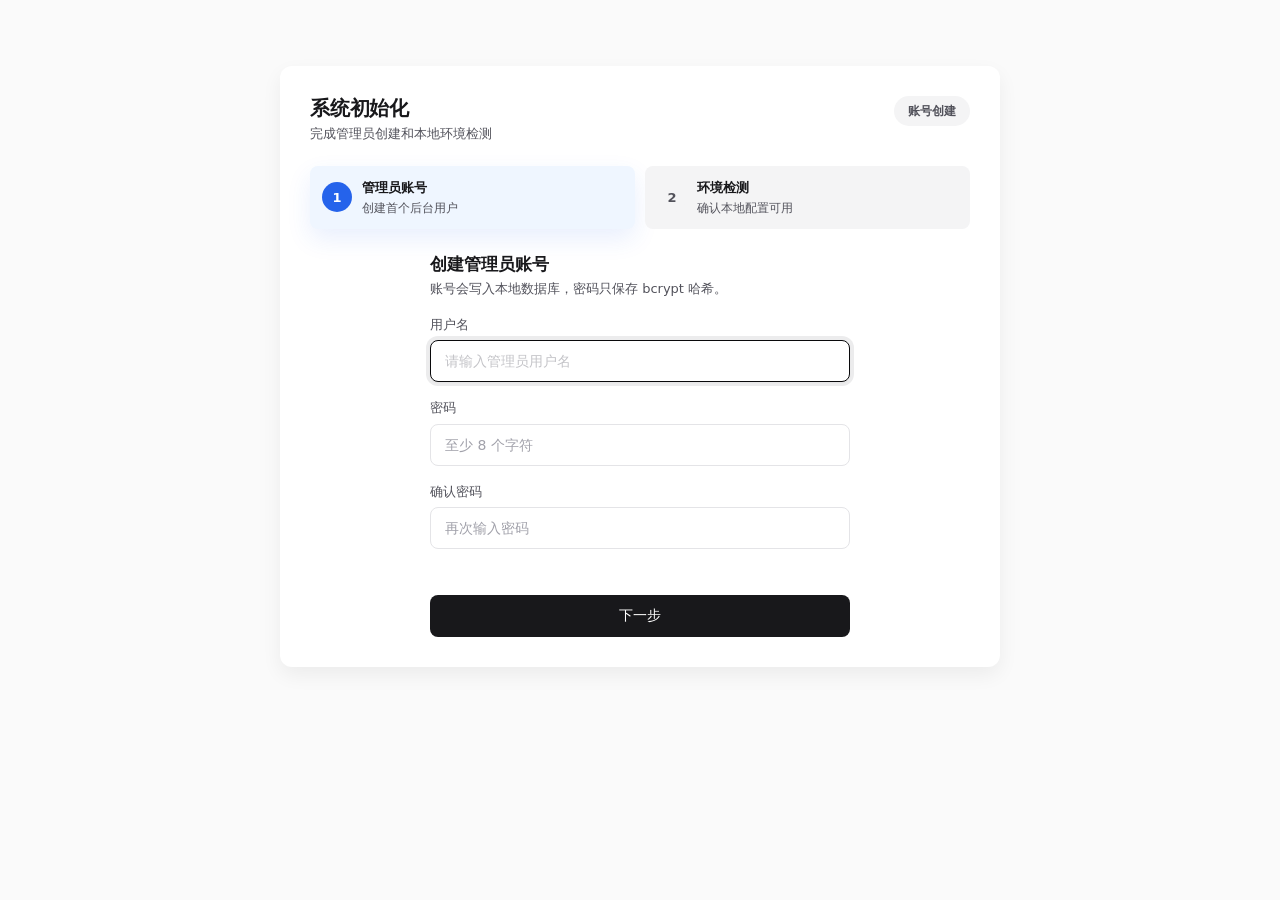
==== commit f5cc5886: "release: v0.2.1-beta" ====
--- a/static/setup.html
+++ b/static/setup.html
@@ -101,6 +101,6 @@
       </div>
     </div>
   </div>
-  <script src="/static/js/setup.js"></script>
+  <script src="/static/js/setup.js?v=0.2.1-beta"></script>
 </body>
 </html>
--- a/static/css/main.css
+++ b/static/css/main.css
@@ -836,11 +836,22 @@
     font: inherit;
     font-size: 12px;
     font-weight: 700;
+    line-height: 1;
+    text-align: left;
+    text-decoration: none;
     white-space: nowrap;
     overflow: hidden;
+    -webkit-appearance: none;
+    appearance: none;
+    user-select: none;
     transition: background-color 0.18s var(--ease),
                 color 0.18s var(--ease),
                 box-shadow 0.18s var(--ease);
+}
+
+.sidebar-version:focus-visible {
+    outline: none;
+    box-shadow: 0 0 0 3px rgba(24, 24, 27, 0.10);
 }
 
 .sidebar-version:hover {
@@ -873,6 +884,10 @@
     line-height: 1.2;
 }
 
+.version-new[hidden] {
+    display: none !important;
+}
+
 .sidebar-version.has-update {
     background: #fff7ed;
     color: #9a3412;
@@ -884,7 +899,7 @@
     box-shadow: 0 0 0 3px rgba(249, 115, 22, 0.16);
 }
 
-.sidebar-version.has-update .version-new {
+.sidebar-version.has-update .version-new:not([hidden]) {
     display: inline-flex;
 }
 
@@ -1683,6 +1698,40 @@
     overflow: hidden;
 }
 
+.product-image-upload {
+    display: flex;
+    align-items: center;
+    gap: 10px;
+}
+
+.product-image-upload .k-input {
+    flex: 1;
+}
+
+.product-image-preview {
+    display: block;
+    width: 240px;
+    height: 160px;
+    max-width: 100%;
+    margin-top: 12px;
+    object-fit: contain;
+    border: 1px solid var(--border);
+    border-radius: var(--radius);
+    background: var(--bg-subtle);
+}
+
+.product-image-preview[hidden],
+.product-image-upload .ui-btn[hidden] {
+    display: none !important;
+}
+
+.product-image-help {
+    display: block;
+    margin-top: 7px;
+    color: var(--text-subtle);
+    font-size: 12px;
+}
+
 .settings-field {
     min-width: 0;
     height: 82px;
@@ -1699,6 +1748,50 @@
     font-size: 12px;
     line-height: 1.35;
     overflow: hidden;
+}
+
+.payment-protocol-fields {
+    margin-top: 18px;
+}
+
+.payment-protocol-panel {
+    padding-top: 18px;
+    border-top: 1px solid var(--border);
+}
+
+.payment-protocol-title {
+    margin: 0 0 14px;
+    font-size: 14px;
+    font-weight: 600;
+    color: var(--text-main);
+}
+
+.payment-protocol-grid {
+    display: grid;
+    grid-template-columns: repeat(2, minmax(0, 1fr));
+    gap: 16px 22px;
+}
+
+.payment-protocol-grid .settings-field {
+    height: auto;
+    min-height: 68px;
+}
+
+.payment-protocol-grid .payment-protocol-wide {
+    grid-column: 1 / -1;
+}
+
+.payment-protocol-grid textarea.k-input {
+    min-height: 132px;
+}
+
+@media (max-width: 700px) {
+    .payment-protocol-grid {
+        grid-template-columns: 1fr;
+    }
+    .payment-protocol-grid .payment-protocol-wide {
+        grid-column: auto;
+    }
 }
 
 .version-info-grid {
@@ -1746,6 +1839,25 @@
     gap: 10px;
     margin-top: 18px;
     flex-wrap: wrap;
+}
+
+.version-refresh-spinner {
+    width: 14px;
+    height: 14px;
+    border-radius: 50%;
+    border: 2px solid rgba(24, 24, 27, 0.18);
+    border-top-color: var(--text-main);
+    animation: spin 0.7s linear infinite;
+}
+
+.version-refresh-btn.loading {
+    pointer-events: none;
+    opacity: 0.72;
+}
+
+.recent-pagination {
+    padding: 0 16px 16px;
+    border-top: none;
 }
 
 .status.success,
@@ -1960,20 +2072,46 @@
 .modal-close {
     width: 28px;
     height: 28px;
+    flex: 0 0 28px;
+    padding: 0;
     display: inline-flex;
     align-items: center;
     justify-content: center;
+    position: relative;
+    border: 0;
     border-radius: var(--radius-sm);
-    font-size: 22px;
+    background: transparent;
+    font: inherit;
+    font-size: 0;
     line-height: 1;
     color: var(--text-muted);
     cursor: pointer;
     user-select: none;
+    -webkit-appearance: none;
+    appearance: none;
     transition: background-color 0.15s ease, color 0.15s ease;
 }
+.modal-close::before,
+.modal-close::after {
+    content: "";
+    position: absolute;
+    width: 14px;
+    height: 1.5px;
+    border-radius: 1px;
+    background: currentColor;
+}
+.modal-close::before { transform: rotate(45deg); }
+.modal-close::after { transform: rotate(-45deg); }
 .modal-close:hover {
     background: var(--bg-hover);
     color: var(--text-main);
+}
+.modal-close:focus-visible {
+    outline: none;
+    box-shadow: 0 0 0 3px rgba(24, 24, 27, 0.12);
+}
+.modal-close:active {
+    background: var(--border);
 }
 
 .modal-body {
